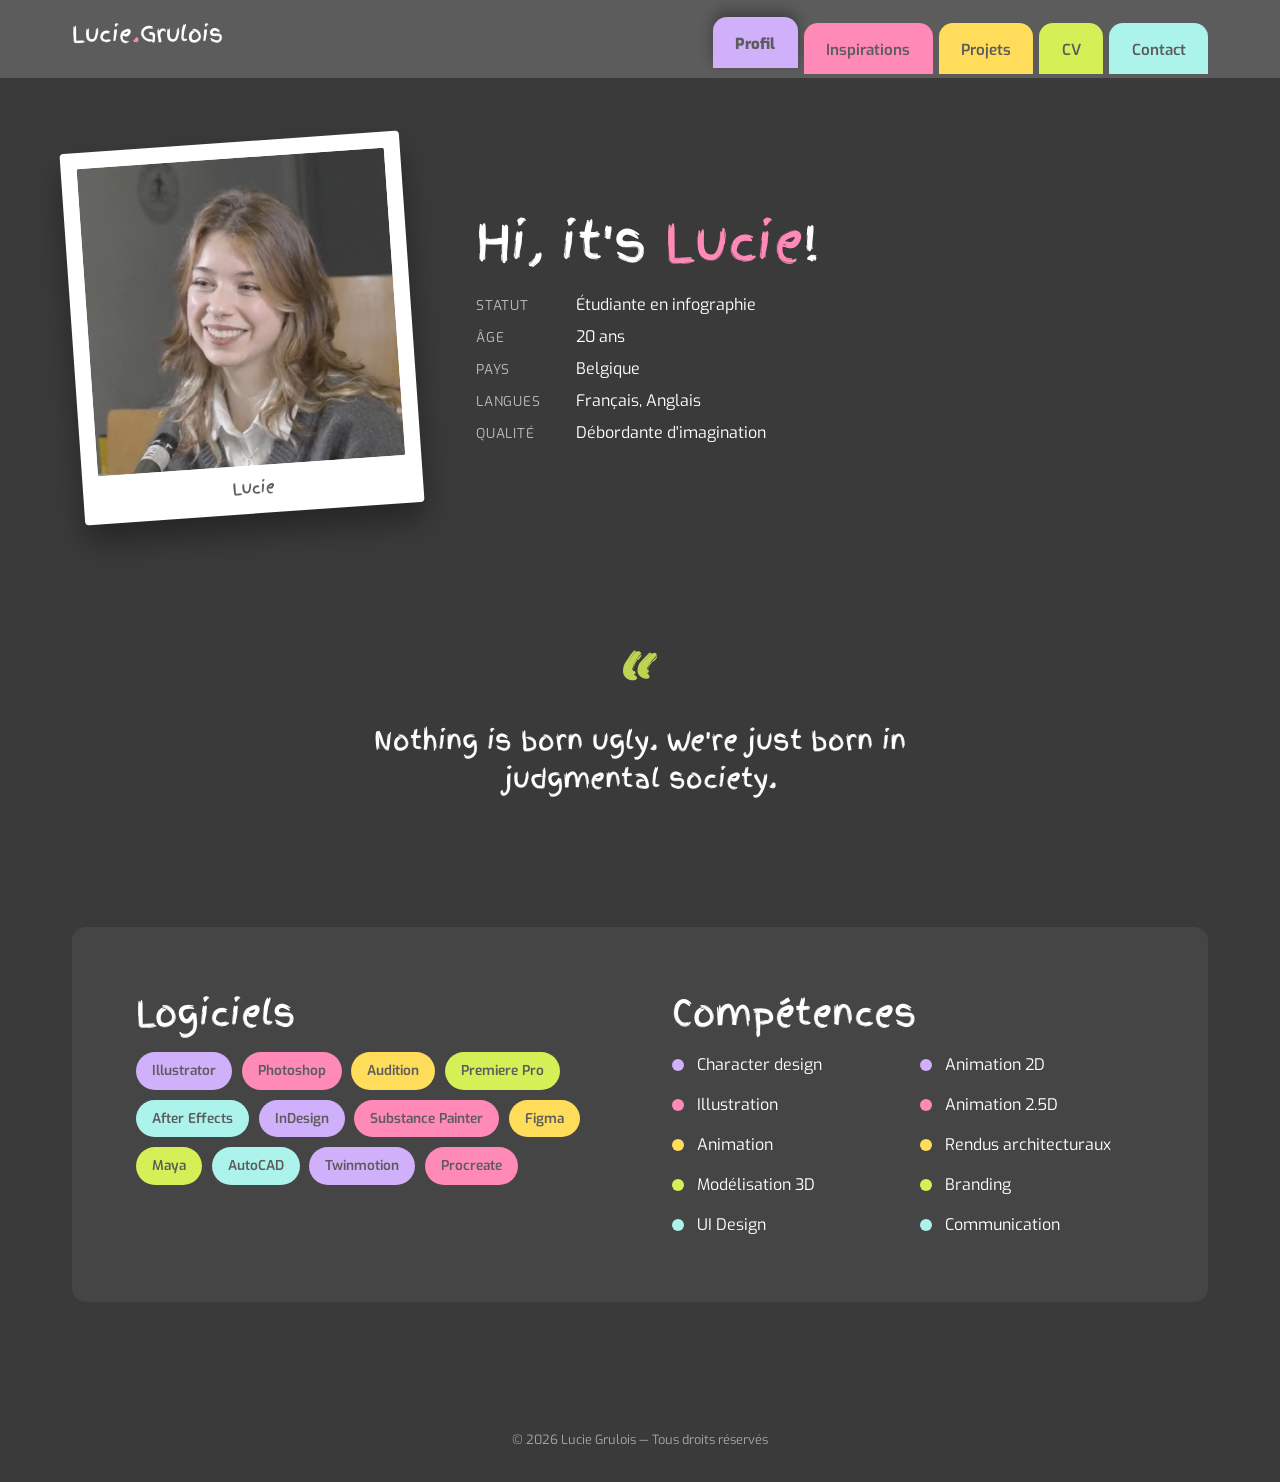
==== index.html @ 8bda6268 "Add files via upload" ====
<!DOCTYPE html>
<html lang="fr">
<head>
  <meta charset="UTF-8">
  <meta name="viewport" content="width=device-width, initial-scale=1.0">
  <title>Lucie Grulois — Portfolio infographie</title>
  <meta name="description" content="Portfolio de Lucie Grulois, étudiante en infographie en Belgique : profil, inspirations, projets 3D et illustration, CV et contact.">
  <meta name="author" content="Lucie Grulois">
  <meta property="og:title" content="Lucie Grulois — Portfolio infographie">
  <meta property="og:description" content="Portfolio de Lucie Grulois, étudiante en infographie : projets 3D, illustration et UI design.">
  <meta property="og:type" content="website">
  <meta property="og:url" content="https://REMPLACE-PAR-TON-URL/index.html">
  <meta property="og:image" content="https://REMPLACE-PAR-TON-URL/images/profil/lucie-polaroid.jpg">
  <meta property="og:locale" content="fr_FR">
  <meta name="twitter:card" content="summary_large_image">
  <meta name="twitter:title" content="Lucie Grulois — Portfolio infographie">
  <meta name="twitter:description" content="Portfolio de Lucie Grulois, étudiante en infographie : projets 3D, illustration et UI design.">
  <meta name="twitter:image" content="https://REMPLACE-PAR-TON-URL/images/profil/lucie-polaroid.jpg">
  <link rel="icon" href="images/profil/favicon.svg" type="image/svg+xml">
  <link rel="preconnect" href="https://fonts.googleapis.com">
  <link rel="preconnect" href="https://fonts.gstatic.com" crossorigin>
  <link href="https://fonts.googleapis.com/css2?family=Exo:wght@400;600;700;800&amp;family=Finger+Paint&amp;display=swap" rel="stylesheet">
  <link rel="stylesheet" href="css/style.css">

  <!-- Google Analytics : remplacer G-XXXXXXXXXX par votre identifiant de mesure GA4 -->
  <script async src="https://www.googletagmanager.com/gtag/js?id=G-XXXXXXXXXX"></script>
  <script>
    window.dataLayer = window.dataLayer || [];
    function gtag(){dataLayer.push(arguments);}
    gtag('js', new Date());
    gtag('config', 'G-XXXXXXXXXX');
  </script>
</head>
<body>

  <header class="site-header">
    <div class="header-inner">
      <a href="index.html" class="logo">Lucie<span>.</span>Grulois</a>
      <button class="nav-toggle" aria-label="Ouvrir le menu" aria-expanded="false">&#9776;</button>
      <nav class="main-nav" aria-label="Navigation principale">
        <a href="index.html" class="tab-link is-active">Profil</a>
        <a href="inspirations.html" class="tab-link">Inspirations</a>
        <a href="projets.html" class="tab-link">Projets</a>
        <a href="cv/CV_Grulois_Lucie.pdf" class="tab-link" download>CV</a>
        <a href="contact.html" class="tab-link">Contact</a>
      </nav>
    </div>
  </header>

  <main>
    <div class="container">

      <section class="intro">
        <figure class="polaroid">
          <img src="images/profil/lucie-polaroid.jpg" alt="Photo portrait de Lucie Grulois, souriante" width="800" height="800" loading="eager">
          <figcaption>Lucie</figcaption>
        </figure>

        <div class="intro-text">
          <h1>Hi, it's <em>Lucie</em>!</h1>
          <ul class="info-list">
            <li><span class="label">Statut</span><span>Étudiante en infographie</span></li>
            <li><span class="label">Âge</span><span>20 ans</span></li>
            <li><span class="label">Pays</span><span>Belgique</span></li>
            <li><span class="label">Langues</span><span>Français, Anglais</span></li>
            <li><span class="label">Qualité</span><span>Débordante d'imagination</span></li>
          </ul>
        </div>
      </section>

      <section class="quote-block">
        <blockquote>
          Nothing is born ugly. We're just born in judgmental society.
        </blockquote>
      </section>

      <section class="skills-section">
        <div class="apps-block">
          <h2>Logiciels</h2>
          <ul class="chip-list">
            <li class="chip">Illustrator</li>
            <li class="chip">Photoshop</li>
            <li class="chip">Audition</li>
            <li class="chip">Premiere Pro</li>
            <li class="chip">After Effects</li>
            <li class="chip">InDesign</li>
            <li class="chip">Substance Painter</li>
            <li class="chip">Figma</li>
            <li class="chip">Maya</li>
            <li class="chip">AutoCAD</li>
            <li class="chip">Twinmotion</li>
            <li class="chip">Procreate</li>
          </ul>
        </div>

        <div class="skills-block">
          <h2>Compétences</h2>
          <ul class="skills-bars">
            <li class="skill-bar-item"><span class="skill-dot"></span>Character design</li>
            <li class="skill-bar-item"><span class="skill-dot"></span>Illustration</li>
            <li class="skill-bar-item"><span class="skill-dot"></span>Animation</li>
            <li class="skill-bar-item"><span class="skill-dot"></span>Modélisation 3D</li>
            <li class="skill-bar-item"><span class="skill-dot"></span>UI Design</li>
            <li class="skill-bar-item"><span class="skill-dot"></span>Animation 2D</li>
            <li class="skill-bar-item"><span class="skill-dot"></span>Animation 2.5D</li>
            <li class="skill-bar-item"><span class="skill-dot"></span>Rendus architecturaux</li>
            <li class="skill-bar-item"><span class="skill-dot"></span>Branding</li>
            <li class="skill-bar-item"><span class="skill-dot"></span>Communication</li>
          </ul>
        </div>
      </section>

    </div>
  </main>

  <footer class="site-footer">
    <p>&copy; 2026 Lucie Grulois — Tous droits réservés</p>
  </footer>

  <script src="js/script.js"></script>
</body>
</html>
---- css/style.css ----
/* ==========================================================================
   PORTFOLIO LUCIE GRULOIS — FEUILLE DE STYLE PRINCIPALE
   Structure : 1. Variables  2. Reset  3. Typo  4. Layout général
               5. Navigation (intercalaires)  6. Page Profil
               7. Page Inspirations  8. Page Projets  9. Page Contact
               10. Footer  11. Transitions  12. Responsive
   ========================================================================== */

/* -------------------------------------------------------------------------
   1. VARIABLES
   ------------------------------------------------------------------------- */
:root {
  /* couleurs */
  --color-header-bg: #5C5C5C;
  --color-bg: #3A3A3A;
  --color-bg-light: #454545;
  --color-text: #FFFFFF;
  --color-text-on-accent: #5C5C5C;

  --color-tab-profil: #D0B0FA;
  --color-tab-inspirations: #FF8AB7;
  --color-tab-projets: #FFDC5A;
  --color-tab-cv: #D5EF56;
  --color-tab-contact: #ACF3EB;

  /* typographie */
  --font-title: "Finger Paint", cursive;
  --font-body: "Exo", sans-serif;

  /* espacements */
  --space-xs: 0.5rem;
  --space-sm: 1rem;
  --space-md: 2rem;
  --space-lg: 4rem;
  --space-xl: 6rem;

  /* structure */
  --max-width: 1200px;
  --radius: 14px;
  --transition-fast: 0.25s ease;
  --transition-slow: 0.5s ease;
}

/* -------------------------------------------------------------------------
   2. RESET
   ------------------------------------------------------------------------- */
*,
*::before,
*::after {
  box-sizing: border-box;
  margin: 0;
  padding: 0;
}

html {
  scroll-behavior: smooth;
}

body {
  background-color: var(--color-bg);
  color: var(--color-text);
  font-family: var(--font-body);
  font-size: 1rem;
  line-height: 1.6;
  min-height: 100vh;
  overflow-x: hidden;
}

img {
  max-width: 100%;
  display: block;
}

a {
  color: inherit;
  text-decoration: none;
}

ul {
  list-style: none;
}

button {
  font-family: inherit;
  cursor: pointer;
  border: none;
  background: none;
}

h1, h2, h3 {
  font-family: var(--font-title);
  font-weight: 400;
  line-height: 1.3;
}

/* -------------------------------------------------------------------------
   3. TYPOGRAPHIE — TAILLES
   ------------------------------------------------------------------------- */
h1 { font-size: clamp(2rem, 5vw, 3.2rem); }
h2 { font-size: clamp(1.5rem, 3.5vw, 2.2rem); }
h3 { font-size: clamp(1.1rem, 2.5vw, 1.4rem); }

.sr-only {
  position: absolute;
  width: 1px;
  height: 1px;
  padding: 0;
  margin: -1px;
  overflow: hidden;
  clip: rect(0, 0, 0, 0);
  white-space: nowrap;
  border: 0;
}

.eyebrow {
  text-transform: uppercase;
  letter-spacing: 0.15em;
  font-size: 0.75rem;
  opacity: 0.75;
}

/* -------------------------------------------------------------------------
   4. LAYOUT GÉNÉRAL
   ------------------------------------------------------------------------- */
.container {
  width: 100%;
  max-width: var(--max-width);
  margin-inline: auto;
  padding-inline: var(--space-md);
}

main {
  padding-top: var(--space-lg);
  padding-bottom: var(--space-xl);
  min-height: 70vh;
}

/* -------------------------------------------------------------------------
   5. NAVIGATION — LES INTERCALAIRES
   ------------------------------------------------------------------------- */
.site-header {
  position: sticky;
  top: 0;
  z-index: 100;
  background: var(--color-header-bg);
  padding-top: var(--space-sm);
  padding-bottom: 10px;
}

.header-inner {
  max-width: var(--max-width);
  margin-inline: auto;
  padding-inline: var(--space-md);
  display: flex;
  align-items: flex-end;
  justify-content: space-between;
  gap: var(--space-sm);
}

.logo {
  font-family: var(--font-title);
  font-size: 1.4rem;
  color: var(--color-text);
  padding-bottom: var(--space-sm);
  white-space: nowrap;
}

.logo span {
  color: var(--color-tab-inspirations);
}

.nav-toggle {
  display: none;
  color: var(--color-text);
  font-size: 1.8rem;
  padding: var(--space-xs);
}

.main-nav {
  display: flex;
  align-items: flex-end;
  gap: 6px;
  flex-wrap: wrap;
}

.tab-link {
  display: inline-flex;
  align-items: center;
  justify-content: center;
  padding: 0.9rem 1.4rem 0.75rem;
  font-family: var(--font-body);
  font-weight: 600;
  font-size: 0.95rem;
  color: var(--color-text-on-accent);
  border-radius: var(--radius) var(--radius) 0 0;
  transform: translateY(6px);
  transition: transform var(--transition-fast), font-weight var(--transition-fast),
    box-shadow var(--transition-fast);
  box-shadow: 0 0 0 rgba(0, 0, 0, 0);
}

.tab-link:nth-child(1) { background: var(--color-tab-profil); }
.tab-link:nth-child(2) { background: var(--color-tab-inspirations); }
.tab-link:nth-child(3) { background: var(--color-tab-projets); }
.tab-link:nth-child(4) { background: var(--color-tab-cv); }
.tab-link:nth-child(5) { background: var(--color-tab-contact); }

.tab-link:hover,
.tab-link:focus-visible {
  font-weight: 800;
  transform: translateY(0) scale(1.08);
  box-shadow: 0 -6px 14px rgba(0, 0, 0, 0.25);
  outline: none;
}

.tab-link.is-active {
  transform: translateY(0);
  box-shadow: 0 -6px 14px rgba(0, 0, 0, 0.3);
  font-weight: 800;
}

/* -------------------------------------------------------------------------
   6. PAGE PROFIL
   ------------------------------------------------------------------------- */
.intro {
  display: grid;
  grid-template-columns: minmax(220px, 340px) 1fr;
  gap: var(--space-lg);
  align-items: center;
  margin-bottom: var(--space-xl);
}

.polaroid {
  background: #FFFFFF;
  padding: 1rem 1rem 0.5rem;
  border-radius: 4px;
  box-shadow: 0 18px 30px rgba(0, 0, 0, 0.35);
  transform: rotate(-4deg);
  transition: transform var(--transition-slow);
}

.polaroid figcaption {
  font-family: var(--font-title);
  color: var(--color-text-on-accent);
  text-align: center;
  padding-top: 0.6rem;
  padding-bottom: 0.3rem;
  font-size: 1rem;
}

.polaroid:hover {
  transform: rotate(0deg) scale(1.02);
}

.polaroid img {
  width: 100%;
  height: auto;
  aspect-ratio: 1 / 1;
  object-fit: cover;
  border-radius: 2px;
}

.intro-text h1 {
  margin-bottom: var(--space-sm);
}

.intro-text h1 em {
  font-style: normal;
  color: var(--color-tab-inspirations);
}

.info-list {
  display: flex;
  flex-direction: column;
  gap: 0.4rem;
  font-size: 1rem;
}

.info-list li {
  display: flex;
  gap: 0.6rem;
}

.info-list .label {
  min-width: 90px;
  opacity: 0.65;
  font-size: 0.85rem;
  text-transform: uppercase;
  letter-spacing: 0.06em;
  padding-top: 0.15rem;
}

.quote-block {
  max-width: 760px;
  margin: 0 auto var(--space-xl);
  text-align: center;
  padding: var(--space-md);
  position: relative;
}

.quote-block::before {
  content: "\201C";
  font-family: var(--font-title);
  font-size: 5rem;
  color: var(--color-tab-cv);
  line-height: 1;
  opacity: 0.85;
  display: block;
}

.quote-block blockquote {
  font-family: var(--font-title);
  font-size: clamp(1.1rem, 2.4vw, 1.6rem);
  line-height: 1.5;
}

.skills-section {
  display: grid;
  grid-template-columns: 1fr 1fr;
  gap: var(--space-lg);
  background: var(--color-bg-light);
  border-radius: var(--radius);
  padding: var(--space-lg);
}

.skills-section h2 {
  margin-bottom: var(--space-sm);
}

.chip-list {
  display: flex;
  flex-wrap: wrap;
  gap: 0.6rem;
}

.chip {
  padding: 0.5rem 1rem;
  border-radius: 100px;
  font-size: 0.85rem;
  font-weight: 600;
  color: var(--color-text-on-accent);
  transition: transform var(--transition-fast);
}

.chip:hover {
  transform: translateY(-3px);
}

.chip:nth-child(5n+1) { background: var(--color-tab-profil); }
.chip:nth-child(5n+2) { background: var(--color-tab-inspirations); }
.chip:nth-child(5n+3) { background: var(--color-tab-projets); }
.chip:nth-child(5n+4) { background: var(--color-tab-cv); }
.chip:nth-child(5n+5) { background: var(--color-tab-contact); }

.skills-bars {
  display: grid;
  grid-template-columns: 1fr 1fr;
  grid-auto-flow: column;
  grid-template-rows: repeat(5, auto);
  gap: 0.9rem 1.5rem;
}

.skill-bar-item {
  display: flex;
  align-items: center;
  gap: 0.8rem;
}

.skill-dot {
  width: 12px;
  height: 12px;
  border-radius: 50%;
  flex-shrink: 0;
}

.skill-bar-item:nth-child(5n+1) .skill-dot { background: var(--color-tab-profil); }
.skill-bar-item:nth-child(5n+2) .skill-dot { background: var(--color-tab-inspirations); }
.skill-bar-item:nth-child(5n+3) .skill-dot { background: var(--color-tab-projets); }
.skill-bar-item:nth-child(5n+4) .skill-dot { background: var(--color-tab-cv); }
.skill-bar-item:nth-child(5n+5) .skill-dot { background: var(--color-tab-contact); }

/* -------------------------------------------------------------------------
   7. PAGE INSPIRATIONS — MOODBOARD
   ------------------------------------------------------------------------- */
.moodboard-intro {
  max-width: 700px;
  margin: 0 auto var(--space-lg);
  text-align: center;
}

.moodboard {
  column-count: 4;
  column-gap: 18px;
  max-width: 1100px;
  margin-inline: auto;
  padding-inline: var(--space-md);
}

.moodboard-item {
  break-inside: avoid;
  display: inline-block;
  width: 100%;
  margin: 0 0 22px;
  box-shadow: 0 10px 25px rgba(0, 0, 0, 0.4);
  border: 6px solid #fff;
  border-radius: 2px;
  transition: transform var(--transition-fast);
  cursor: pointer;
}

.moodboard-item:hover {
  transform: scale(1.05) rotate(0deg) !important;
  position: relative;
  z-index: 5;
}

.moodboard-item img {
  width: 100%;
  height: auto;
  display: block;
  border-radius: 1px;
}

.moodboard-item:nth-child(6n+1) { transform: rotate(-3deg); }
.moodboard-item:nth-child(6n+2) { transform: rotate(2deg); }
.moodboard-item:nth-child(6n+3) { transform: rotate(-1.5deg); }
.moodboard-item:nth-child(6n+4) { transform: rotate(3deg); }
.moodboard-item:nth-child(6n+5) { transform: rotate(-2.5deg); }
.moodboard-item:nth-child(6n+6) { transform: rotate(1.5deg); }

/* -------------------------------------------------------------------------
   8. PAGE PROJETS
   ------------------------------------------------------------------------- */
.projects-intro {
  max-width: 700px;
  margin: 0 auto var(--space-lg);
  text-align: center;
}

.projects-row {
  display: grid;
  grid-template-columns: repeat(4, 1fr);
  gap: var(--space-md);
  margin-bottom: var(--space-md);
  max-width: var(--max-width);
  margin-inline: auto;
}

.projects-row.row-2 {
  grid-template-columns: minmax(0, 420px);
  justify-content: center;
}

.project-card {
  background: var(--color-bg-light);
  border-radius: var(--radius);
  overflow: hidden;
  transition: transform var(--transition-fast), box-shadow var(--transition-fast);
}

.project-card:hover {
  transform: translateY(-6px);
  box-shadow: 0 16px 30px rgba(0, 0, 0, 0.35);
}

.project-thumb {
  width: 100%;
  aspect-ratio: 16 / 9;
  overflow: hidden;
}

.project-thumb img {
  width: 100%;
  height: 100%;
  object-fit: cover;
}

/* exception : l'illustration verticale reste entièrement visible */
.project-thumb.project-thumb--full {
  aspect-ratio: 3 / 4;
  background: var(--color-bg);
  display: flex;
  align-items: center;
  justify-content: center;
}

.project-thumb.project-thumb--full img {
  width: auto;
  height: 100%;
  object-fit: contain;
}

.project-body {
  padding: var(--space-sm);
  display: flex;
  flex-direction: column;
  gap: 0.4rem;
  min-height: 8.5rem;
}

.project-body h3 {
  font-family: var(--font-body);
  font-weight: 800;
}

.project-card:nth-child(5n+1) .project-body h3,
.project-card.color-1 .project-body h3 { color: var(--color-tab-profil); }
.project-card:nth-child(5n+2) .project-body h3,
.project-card.color-2 .project-body h3 { color: var(--color-tab-inspirations); }
.project-card:nth-child(5n+3) .project-body h3,
.project-card.color-3 .project-body h3 { color: var(--color-tab-projets); }
.project-card:nth-child(5n+4) .project-body h3,
.project-card.color-4 .project-body h3 { color: var(--color-tab-cv); }
.project-card:nth-child(5n+5) .project-body h3,
.project-card.color-5 .project-body h3 { color: var(--color-tab-contact); }

.project-body p {
  font-size: 0.9rem;
  opacity: 0.85;
}

/* -------------------------------------------------------------------------
   9. PAGE CONTACT
   ------------------------------------------------------------------------- */
.contact-page {
  min-height: 60vh;
  display: flex;
  align-items: center;
  justify-content: center;
  text-align: center;
}

.contact-inner {
  max-width: 640px;
}

.contact-inner h1 {
  margin-bottom: var(--space-md);
}

.contact-list {
  display: flex;
  flex-direction: column;
  gap: var(--space-sm);
  align-items: center;
  margin-top: var(--space-lg);
}

.contact-link {
  display: inline-flex;
  align-items: center;
  gap: 0.6rem;
  font-size: 1.1rem;
  padding: 0.7rem 1.6rem;
  border-radius: 100px;
  border: 2px solid var(--color-tab-contact);
  transition: background var(--transition-fast), color var(--transition-fast), transform var(--transition-fast);
}

.contact-link:hover,
.contact-link:focus-visible {
  background: var(--color-tab-contact);
  color: var(--color-text-on-accent);
  transform: translateY(-3px);
  font-weight: 700;
}

.contact-link .icon {
  font-size: 1.2rem;
}

/* -------------------------------------------------------------------------
   10. FOOTER
   ------------------------------------------------------------------------- */
.site-footer {
  text-align: center;
  padding: var(--space-md);
  font-size: 0.8rem;
  opacity: 0.55;
}

/* -------------------------------------------------------------------------
   11. TRANSITIONS ENTRE PAGES
   ------------------------------------------------------------------------- */
@view-transition {
  navigation: auto;
}

main {
  animation: page-fade-in 0.6s ease both;
}

@keyframes page-fade-in {
  from {
    opacity: 0;
    transform: translateY(14px);
  }
  to {
    opacity: 1;
    transform: translateY(0);
  }
}

@media (prefers-reduced-motion: reduce) {
  html { scroll-behavior: auto; }
  main { animation: none; }
  * { transition: none !important; }
}

/* -------------------------------------------------------------------------
   12. RESPONSIVE
   ------------------------------------------------------------------------- */

/* Page Inspirations en desktop : tout tient dans l'écran, sans défilement */
@media (min-width: 901px) {
  body.page-inspirations main {
    padding-top: var(--space-sm);
    padding-bottom: var(--space-sm);
    min-height: 0;
    display: flex;
    flex-direction: column;
  }

  body.page-inspirations .moodboard-intro {
    margin-bottom: var(--space-sm);
    flex-shrink: 0;
  }

  body.page-inspirations .moodboard {
    column-count: unset;
    column-gap: 0;
    display: grid;
    grid-template-columns: repeat(6, 1fr);
    grid-template-rows: repeat(3, 1fr);
    gap: 14px;
    max-width: 1400px;
    width: 100%;
    height: calc(100vh - 260px);
    min-height: 420px;
  }

  body.page-inspirations .moodboard-item {
    margin: 0;
    width: 100%;
    height: 100%;
    overflow: hidden;
  }

  body.page-inspirations .moodboard-item img {
    width: 100%;
    height: 100%;
    object-fit: cover;
  }
}

@media (max-width: 900px) {
  .intro {
    grid-template-columns: 1fr;
    text-align: center;
    justify-items: center;
  }

  .polaroid {
    width: 260px;
  }
  .info-list li {
    justify-content: center;
  }

  .skills-section {
    grid-template-columns: 1fr;
  }

  .projects-row {
    grid-template-columns: repeat(2, 1fr);
    max-width: 100%;
  }

  .projects-row.row-2 {
    max-width: 100%;
  }

  .moodboard {
    column-count: 3;
  }
}

@media (max-width: 640px) {
  .header-inner {
    flex-wrap: wrap;
  }

  .nav-toggle {
    display: block;
  }

  .main-nav {
    display: none;
    width: 100%;
    flex-direction: column;
    gap: 0;
    order: 3;
  }

  .main-nav.is-open {
    display: flex;
  }

  .tab-link {
    border-radius: 8px;
    transform: none;
    width: 100%;
    padding: 0.9rem;
  }

  .tab-link:hover,
  .tab-link.is-active {
    transform: none;
  }

  .projects-row,
  .projects-row.row-2 {
    grid-template-columns: 1fr;
  }

  .skills-bars {
    grid-template-columns: 1fr;
    grid-auto-flow: row;
    grid-template-rows: none;
  }

  .moodboard {
    column-count: 2;
    column-gap: 12px;
  }

  .moodboard-item {
    margin-bottom: 12px;
  }
}
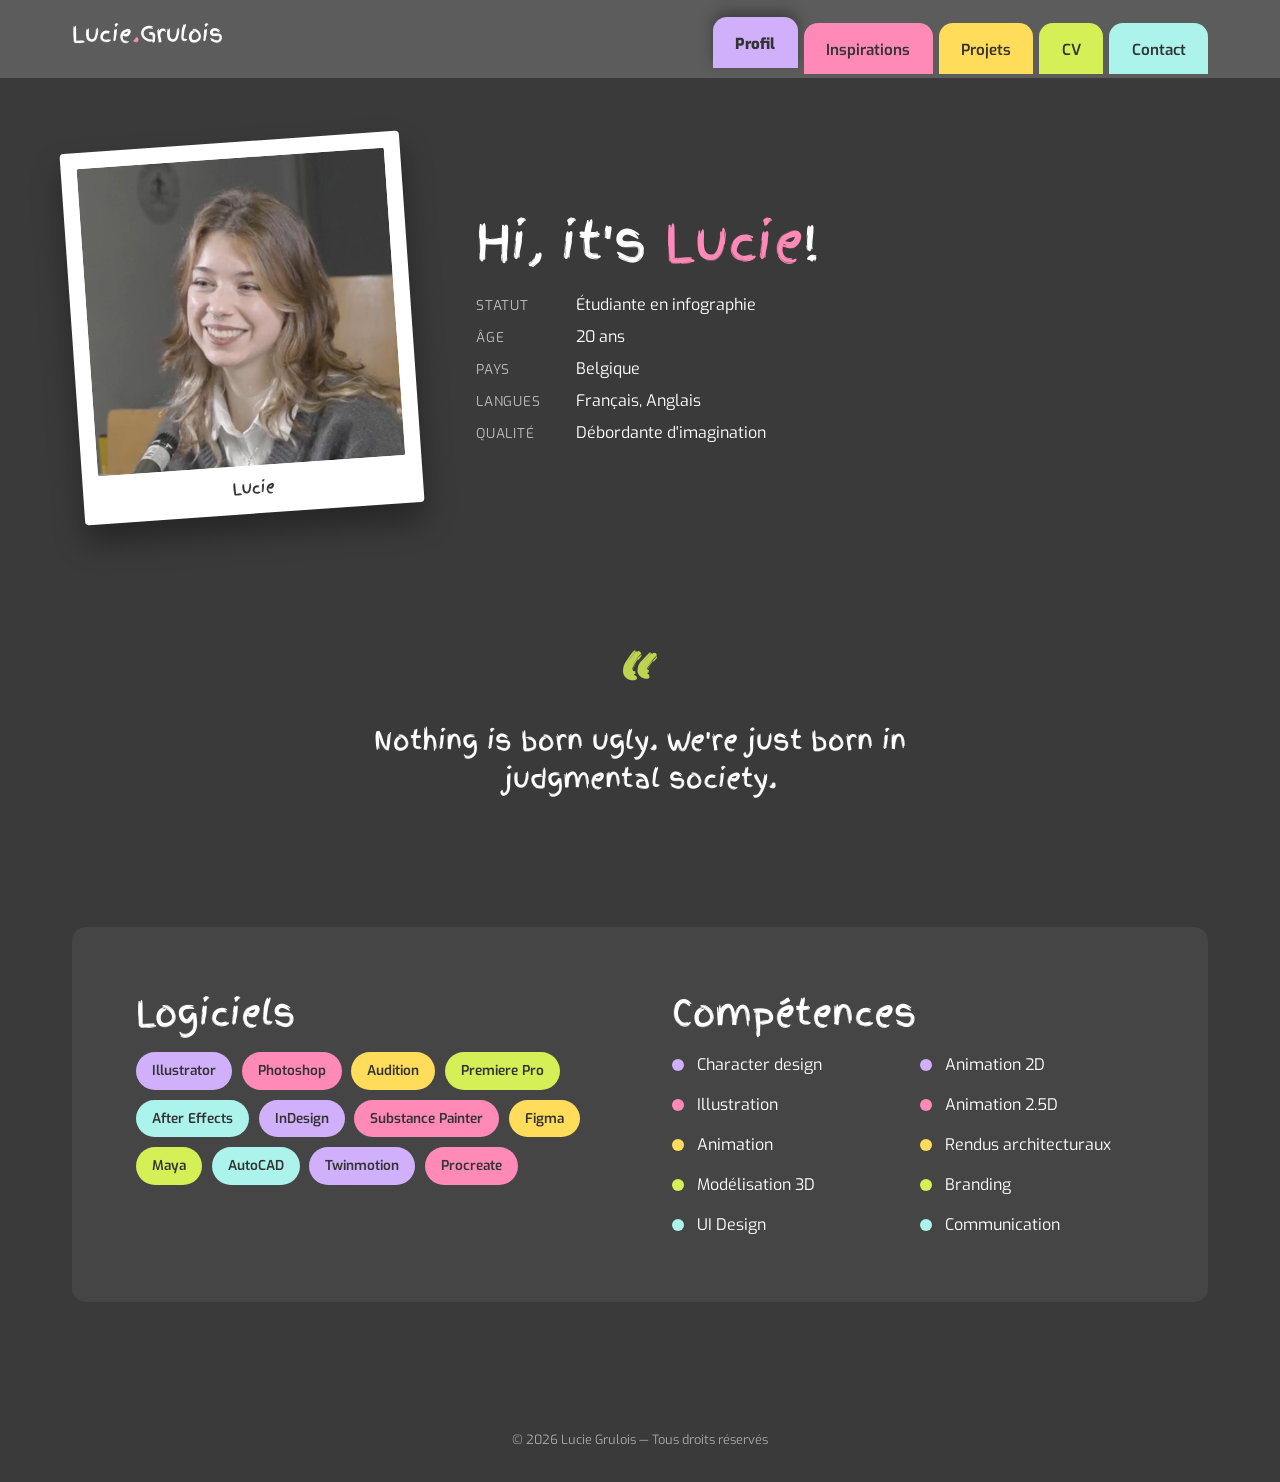
==== commit 9af4af1c: "Add files via upload" ====
--- a/index.html
+++ b/index.html
@@ -9,26 +9,29 @@
   <meta property="og:title" content="Lucie Grulois — Portfolio infographie">
   <meta property="og:description" content="Portfolio de Lucie Grulois, étudiante en infographie : projets 3D, illustration et UI design.">
   <meta property="og:type" content="website">
-  <meta property="og:url" content="https://REMPLACE-PAR-TON-URL/index.html">
-  <meta property="og:image" content="https://REMPLACE-PAR-TON-URL/images/profil/lucie-polaroid.jpg">
+  <meta property="og:url" content="https://gruloislucie.github.io/index.html">
+  <meta property="og:image" content="https://gruloislucie.github.io/images/profil/lucie-polaroid.jpg">
   <meta property="og:locale" content="fr_FR">
   <meta name="twitter:card" content="summary_large_image">
   <meta name="twitter:title" content="Lucie Grulois — Portfolio infographie">
   <meta name="twitter:description" content="Portfolio de Lucie Grulois, étudiante en infographie : projets 3D, illustration et UI design.">
-  <meta name="twitter:image" content="https://REMPLACE-PAR-TON-URL/images/profil/lucie-polaroid.jpg">
+  <meta name="twitter:image" content="https://gruloislucie.github.io/images/profil/lucie-polaroid.jpg">
   <link rel="icon" href="images/profil/favicon.svg" type="image/svg+xml">
   <link rel="preconnect" href="https://fonts.googleapis.com">
   <link rel="preconnect" href="https://fonts.gstatic.com" crossorigin>
-  <link href="https://fonts.googleapis.com/css2?family=Exo:wght@400;600;700;800&amp;family=Finger+Paint&amp;display=swap" rel="stylesheet">
+  <link rel="preload" as="style" href="https://fonts.googleapis.com/css2?family=Exo:wght@400;600;700;800&amp;family=Finger+Paint&amp;display=swap">
+  <link href="https://fonts.googleapis.com/css2?family=Exo:wght@400;600;700;800&amp;family=Finger+Paint&amp;display=swap" rel="stylesheet" media="print" onload="this.media='all'">
+  <noscript><link href="https://fonts.googleapis.com/css2?family=Exo:wght@400;600;700;800&amp;family=Finger+Paint&amp;display=swap" rel="stylesheet"></noscript>
   <link rel="stylesheet" href="css/style.css">
+  <link rel="preload" as="image" href="images/profil/lucie-polaroid.jpg">
 
-  <!-- Google Analytics : remplacer G-XXXXXXXXXX par votre identifiant de mesure GA4 -->
-  <script async src="https://www.googletagmanager.com/gtag/js?id=G-XXXXXXXXXX"></script>
+  <!-- Google Analytics (GA4) -->
+  <script async src="https://www.googletagmanager.com/gtag/js?id=G-64EHMTEM9X"></script>
   <script>
     window.dataLayer = window.dataLayer || [];
     function gtag(){dataLayer.push(arguments);}
     gtag('js', new Date());
-    gtag('config', 'G-XXXXXXXXXX');
+    gtag('config', 'G-64EHMTEM9X');
   </script>
 </head>
 <body>
@@ -52,7 +55,7 @@
 
       <section class="intro">
         <figure class="polaroid">
-          <img src="images/profil/lucie-polaroid.jpg" alt="Photo portrait de Lucie Grulois, souriante" width="800" height="800" loading="eager">
+          <img src="images/profil/lucie-polaroid.jpg" alt="Photo portrait de Lucie Grulois, souriante" width="800" height="800" loading="eager" fetchpriority="high">
           <figcaption>Lucie</figcaption>
         </figure>
 
@@ -68,11 +71,11 @@
         </div>
       </section>
 
-      <section class="quote-block">
+      <div class="quote-block">
         <blockquote>
           Nothing is born ugly. We're just born in judgmental society.
         </blockquote>
-      </section>
+      </div>
 
       <section class="skills-section">
         <div class="apps-block">
--- a/css/style.css
+++ b/css/style.css
@@ -15,7 +15,7 @@
   --color-bg: #3A3A3A;
   --color-bg-light: #454545;
   --color-text: #FFFFFF;
-  --color-text-on-accent: #5C5C5C;
+  --color-text-on-accent: #333333;
 
   --color-tab-profil: #D0B0FA;
   --color-tab-inspirations: #FF8AB7;
@@ -107,7 +107,7 @@
   padding: 0;
   margin: -1px;
   overflow: hidden;
-  clip: rect(0, 0, 0, 0);
+  clip-path: inset(50%);
   white-space: nowrap;
   border: 0;
 }
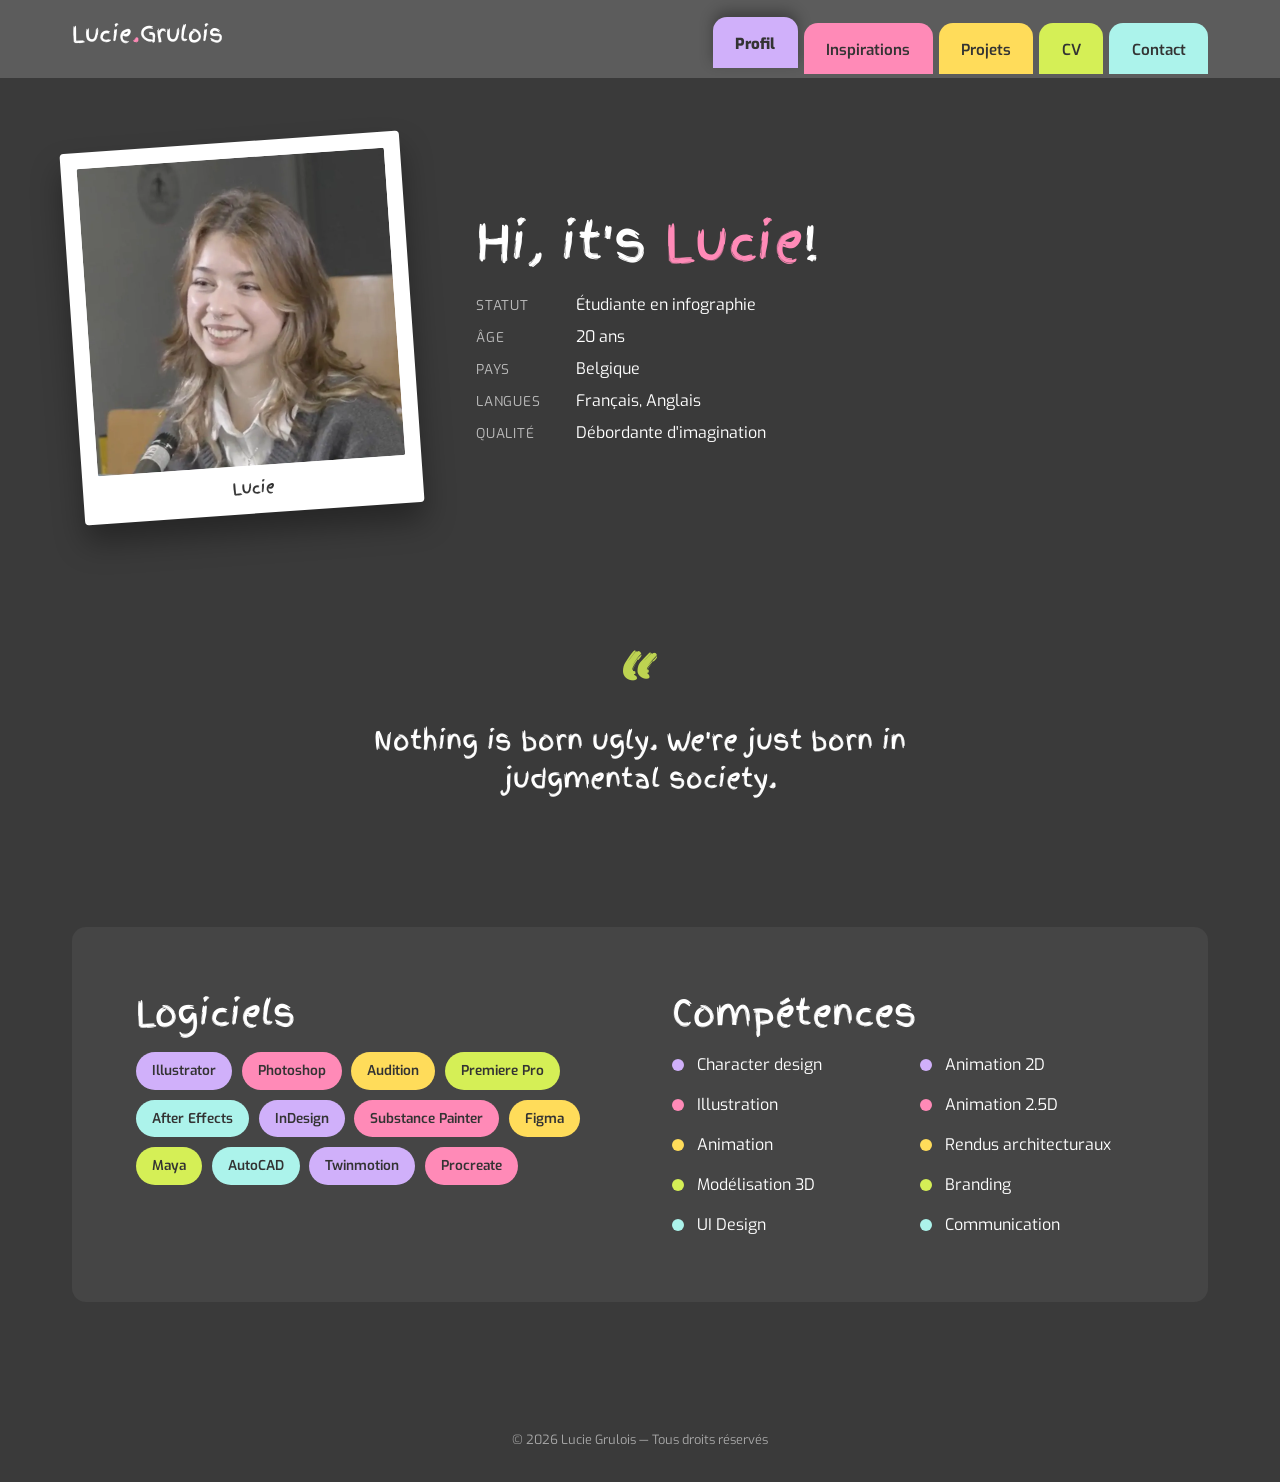
==== commit 7e94d217: "Add files via upload" ====
--- a/index.html
+++ b/index.html
@@ -10,20 +10,16 @@
   <meta property="og:description" content="Portfolio de Lucie Grulois, étudiante en infographie : projets 3D, illustration et UI design.">
   <meta property="og:type" content="website">
   <meta property="og:url" content="https://gruloislucie.github.io/index.html">
-  <meta property="og:image" content="https://gruloislucie.github.io/images/profil/lucie-polaroid.jpg">
+  <meta property="og:image" content="https://gruloislucie.github.io/images/profil/lucie-polaroid.webp">
   <meta property="og:locale" content="fr_FR">
   <meta name="twitter:card" content="summary_large_image">
   <meta name="twitter:title" content="Lucie Grulois — Portfolio infographie">
   <meta name="twitter:description" content="Portfolio de Lucie Grulois, étudiante en infographie : projets 3D, illustration et UI design.">
-  <meta name="twitter:image" content="https://gruloislucie.github.io/images/profil/lucie-polaroid.jpg">
+  <meta name="twitter:image" content="https://gruloislucie.github.io/images/profil/lucie-polaroid.webp">
   <link rel="icon" href="images/profil/favicon.svg" type="image/svg+xml">
-  <link rel="preconnect" href="https://fonts.googleapis.com">
-  <link rel="preconnect" href="https://fonts.gstatic.com" crossorigin>
-  <link rel="preload" as="style" href="https://fonts.googleapis.com/css2?family=Exo:wght@400;600;700;800&amp;family=Finger+Paint&amp;display=swap">
-  <link href="https://fonts.googleapis.com/css2?family=Exo:wght@400;600;700;800&amp;family=Finger+Paint&amp;display=swap" rel="stylesheet" media="print" onload="this.media='all'">
-  <noscript><link href="https://fonts.googleapis.com/css2?family=Exo:wght@400;600;700;800&amp;family=Finger+Paint&amp;display=swap" rel="stylesheet"></noscript>
+  <link rel="preload" as="font" type="font/woff2" href="fonts/exo-400.woff2" crossorigin>
   <link rel="stylesheet" href="css/style.css">
-  <link rel="preload" as="image" href="images/profil/lucie-polaroid.jpg">
+  <link rel="preload" as="image" href="images/profil/lucie-polaroid.webp">
 
   <!-- Google Analytics (GA4) -->
   <script async src="https://www.googletagmanager.com/gtag/js?id=G-64EHMTEM9X"></script>
@@ -55,7 +51,7 @@
 
       <section class="intro">
         <figure class="polaroid">
-          <img src="images/profil/lucie-polaroid.jpg" alt="Photo portrait de Lucie Grulois, souriante" width="800" height="800" loading="eager" fetchpriority="high">
+          <img src="images/profil/lucie-polaroid.webp" alt="Photo portrait de Lucie Grulois, souriante" width="800" height="800" loading="eager" fetchpriority="high">
           <figcaption>Lucie</figcaption>
         </figure>
 
--- a/css/style.css
+++ b/css/style.css
@@ -1,13 +1,56 @@
 /* ==========================================================================
    PORTFOLIO LUCIE GRULOIS — FEUILLE DE STYLE PRINCIPALE
-   Structure : 1. Variables  2. Reset  3. Typo  4. Layout général
-               5. Navigation (intercalaires)  6. Page Profil
-               7. Page Inspirations  8. Page Projets  9. Page Contact
-               10. Footer  11. Transitions  12. Responsive
+   Structure : 1. Polices  2. Variables  3. Reset  4. Typo  5. Layout général
+               6. Navigation (intercalaires)  7. Page Profil
+               8. Page Inspirations  9. Page Projets  10. Page Contact
+               11. Footer  12. Transitions  13. Responsive
    ========================================================================== */
 
 /* -------------------------------------------------------------------------
-   1. VARIABLES
+   1. POLICES (hébergées localement, plus de dépendance à Google Fonts)
+   ------------------------------------------------------------------------- */
+@font-face {
+  font-family: "Exo";
+  src: url("../fonts/exo-400.woff2") format("woff2");
+  font-weight: 400;
+  font-style: normal;
+  font-display: swap;
+}
+
+@font-face {
+  font-family: "Exo";
+  src: url("../fonts/exo-600.woff2") format("woff2");
+  font-weight: 600;
+  font-style: normal;
+  font-display: swap;
+}
+
+@font-face {
+  font-family: "Exo";
+  src: url("../fonts/exo-700.woff2") format("woff2");
+  font-weight: 700;
+  font-style: normal;
+  font-display: swap;
+}
+
+@font-face {
+  font-family: "Exo";
+  src: url("../fonts/exo-800.woff2") format("woff2");
+  font-weight: 800;
+  font-style: normal;
+  font-display: swap;
+}
+
+@font-face {
+  font-family: "Finger Paint";
+  src: url("../fonts/finger-paint-400.woff2") format("woff2");
+  font-weight: 400;
+  font-style: normal;
+  font-display: swap;
+}
+
+/* -------------------------------------------------------------------------
+   2. VARIABLES
    ------------------------------------------------------------------------- */
 :root {
   /* couleurs */
